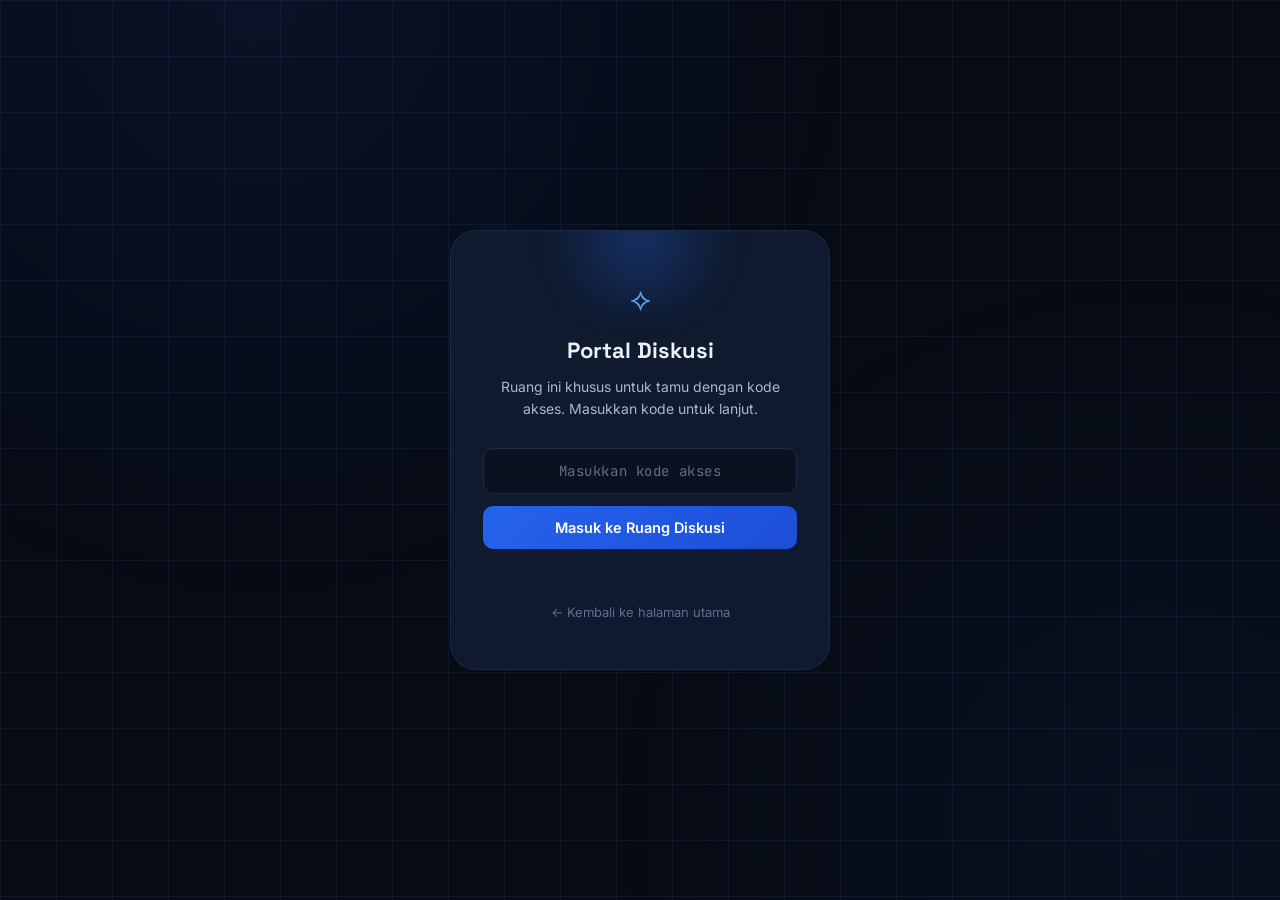
==== discussion.html @ 82616a87 "first commit" ====
<!DOCTYPE html>
<html lang="id">
<head>
    <meta charset="UTF-8">
    <meta name="viewport" content="width=device-width, initial-scale=1.0">
    <title>Portal Diskusi - Kode Akses</title>
    <link rel="preconnect" href="https://fonts.googleapis.com">
    <link rel="preconnect" href="https://fonts.gstatic.com" crossorigin>
    <link href="https://fonts.googleapis.com/css2?family=Space+Grotesk:wght@500;600;700&family=Inter:wght@400;500;600&family=JetBrains+Mono:wght@400;500&display=swap" rel="stylesheet">
    <link rel="stylesheet" href="style.css">
</head>
<body>
    <div class="grid-bg" aria-hidden="true"></div>

    <!-- HANYA GATE LOGIN -->
    <main class="gate-wrap" id="gateWrap">
        <div class="gate-card">
            <span class="gate-ring"></span>
            <span class="gate-icon">⟡</span>
            <h1>Portal Diskusi</h1>
            <p class="gate-sub">Ruang ini khusus untuk tamu dengan kode akses. Masukkan kode untuk lanjut.</p>

            <form id="gateForm" autocomplete="off">
                <input
                    type="text"
                    id="gateInput"
                    placeholder="Masukkan kode akses"
                    aria-label="Kode akses"
                    autocomplete="off"
                >
                <button type="submit">Masuk ke Ruang Diskusi</button>
            </form>

            <p class="gate-error" id="gateError">Kode salah. Coba lagi.</p>
            <a href="index.html" class="gate-back">← Kembali ke halaman utama</a>
        </div>
    </main>

    <script src="discussion.js"></script>
</body>
</html>
---- style.css ----
/* ===========================================================
   DESIGN TOKENS — konsisten dengan versi portfolio sebelumnya
   =========================================================== */
:root{
  --bg:            #070B14;
  --bg-soft:       #0B121F;
  --panel:         #0F1A2E;
  --panel-border:  #1C2B45;
  --line:          #182338;

  --blue-deep:     #1D4ED8;
  --blue:          #2563EB;
  --blue-bright:   #3B82F6;
  --blue-glow:     #60A5FA;

  --amber:         #F0A93C;
  --red:           #EF4444;

  --text-hi:       #EAF0FC;
  --text-mid:      #A8B7D6;
  --text-low:      #5E6E91;

  --font-display:  'Space Grotesk', sans-serif;
  --font-body:     'Inter', sans-serif;
  --font-mono:     'JetBrains Mono', monospace;

  --radius-sm: 10px;
  --radius-md: 16px;
  --radius-lg: 26px;
}

*{ margin:0; padding:0; box-sizing:border-box; }

body{
  background: var(--bg);
  color: var(--text-mid);
  font-family: var(--font-body);
  min-height: 100vh;
  position: relative;
  overflow-x: hidden;
}

a{ color:inherit; text-decoration:none; }
button{ font-family: inherit; cursor:pointer; }

@media (prefers-reduced-motion: reduce){
  *, *::before, *::after{
    animation-duration: 0.01ms !important;
    transition-duration: 0.01ms !important;
  }
}

:focus-visible{
  outline: 2px solid var(--blue-bright);
  outline-offset: 3px;
  border-radius: 4px;
}

.grid-bg{
  position: fixed;
  inset: 0;
  z-index: 0;
  background-image:
    radial-gradient(circle at 20% 0%, rgba(37,99,235,0.18), transparent 45%),
    radial-gradient(circle at 90% 90%, rgba(59,130,246,0.10), transparent 40%),
    linear-gradient(var(--line) 1px, transparent 1px),
    linear-gradient(90deg, var(--line) 1px, transparent 1px);
  background-size: auto, auto, 56px 56px, 56px 56px;
  opacity: 0.5;
  pointer-events: none;
}

/* ===========================================================
   BIO CARD LAYOUT
   =========================================================== */
.bio-card{
  position: relative;
  z-index: 1;
  max-width: 460px;
  margin: 0 auto;
  padding: 64px 24px 48px;
  display: flex;
  flex-direction: column;
  gap: 44px;
}

.eyebrow{
  display: block;
  font-family: var(--font-mono);
  font-size: 12px;
  letter-spacing: 0.08em;
  color: var(--blue-glow);
  margin-bottom: 16px;
  text-transform: uppercase;
}

/* ----- Identity ----- */
.identity{
  text-align: center;
  animation: fadeUp 0.6s ease both;
}

.avatar{
  width: 84px; height: 84px;
  margin: 0 auto 20px;
  border-radius: 50%;
  background: linear-gradient(135deg, var(--blue), var(--blue-deep));
  display: flex;
  align-items: center;
  justify-content: center;
  font-family: var(--font-display);
  font-size: 24px;
  font-weight: 700;
  color: #fff;
  box-shadow: 0 0 0 4px var(--panel), 0 0 0 5px var(--panel-border), 0 16px 40px -16px rgba(37,99,235,0.6);
}

.identity h1{
  font-family: var(--font-display);
  font-size: 26px;
  font-weight: 700;
  color: var(--text-hi);
  margin-bottom: 6px;
}

.identity .role{
  font-size: 14.5px;
  color: var(--blue-glow);
  font-family: var(--font-mono);
  margin-bottom: 18px;
}

.identity .motto{
  font-size: 14.5px;
  font-style: italic;
  color: var(--text-mid);
  line-height: 1.6;
  max-width: 360px;
  margin: 0 auto;
}

/* ----- Skills ----- */
.skills{ animation: fadeUp 0.6s ease 0.1s both; }

.skill-grid{
  display: grid;
  grid-template-columns: 1fr 1fr;
  gap: 12px;
}

.skill-pill{
  background: var(--panel);
  border: 1px solid var(--panel-border);
  border-radius: var(--radius-md);
  padding: 18px 16px;
  display: flex;
  flex-direction: column;
  gap: 6px;
  transition: border-color 0.25s, transform 0.25s;
}
.skill-pill:hover{
  border-color: var(--blue);
  transform: translateY(-3px);
}

.skill-icon{ font-size: 22px; }

.skill-name{
  font-size: 14px;
  font-weight: 600;
  color: var(--text-hi);
}

.skill-tool{
  font-family: var(--font-mono);
  font-size: 12px;
  color: var(--text-low);
}

/* ----- Roles ----- */
.roles{ animation: fadeUp 0.6s ease 0.15s both; }

.role-list{
  display: flex;
  flex-direction: column;
  gap: 14px;
}

.role-item{
  display: flex;
  align-items: flex-start;
  gap: 12px;
  font-size: 14.5px;
  color: var(--text-mid);
  line-height: 1.5;
}

.role-dot{
  width: 8px; height: 8px;
  margin-top: 6px;
  flex-shrink: 0;
  border-radius: 50%;
  background: var(--blue-bright);
  box-shadow: 0 0 0 3px rgba(59,130,246,0.18);
}

/* ----- Socials ----- */
.socials{ animation: fadeUp 0.6s ease 0.2s both; }

.social-list{
  display: flex;
  flex-direction: column;
  gap: 10px;
}

.social-link{
  display: flex;
  align-items: center;
  gap: 14px;
  background: var(--panel);
  border: 1px solid var(--panel-border);
  border-radius: var(--radius-sm);
  padding: 14px 16px;
  transition: border-color 0.25s, transform 0.2s, background 0.25s;
}
.social-link:hover{
  border-color: var(--blue);
  background: rgba(37,99,235,0.07);
  transform: translateX(3px);
}

.social-icon{ font-size: 20px; }

.social-text{
  display: flex;
  flex-direction: column;
  gap: 2px;
  flex: 1;
}

.social-label{
  font-size: 13px;
  color: var(--text-low);
  font-family: var(--font-mono);
}

.social-value{
  font-size: 14.5px;
  font-weight: 500;
  color: var(--text-hi);
}

.arrow{
  color: var(--text-low);
  font-size: 16px;
  transition: transform 0.2s, color 0.2s;
}
.social-link:hover .arrow{
  color: var(--blue-glow);
  transform: translate(2px, -2px);
}

/* ----- Portal ----- */
.portal{ animation: fadeUp 0.6s ease 0.25s both; }

.portal-btn{
  display: flex;
  align-items: center;
  gap: 16px;
  padding: 18px 20px;
  background: linear-gradient(145deg, var(--panel), var(--bg-soft));
  border: 1px solid var(--panel-border);
  border-radius: var(--radius-md);
  position: relative;
  overflow: hidden;
  transition: border-color 0.3s, transform 0.3s;
}
.portal-btn:hover{
  border-color: var(--blue-bright);
  transform: translateY(-3px);
}
.portal-btn:hover .portal-ring{
  transform: scale(1.15);
  opacity: 0.5;
}

.portal-ring{
  position: absolute;
  width: 90px; height: 90px;
  left: -20px;
  border-radius: 50%;
  background: radial-gradient(circle, rgba(59,130,246,0.35), transparent 70%);
  filter: blur(6px);
  transition: transform 0.4s ease, opacity 0.4s ease;
  opacity: 0.3;
}

.portal-icon{
  position: relative;
  font-size: 24px;
  color: var(--blue-glow);
  z-index: 1;
}

.portal-text{
  position: relative;
  z-index: 1;
  display: flex;
  flex-direction: column;
  gap: 3px;
}

.portal-title{
  font-family: var(--font-display);
  font-size: 16px;
  font-weight: 600;
  color: var(--text-hi);
}

.portal-sub{
  font-size: 12.5px;
  color: var(--text-low);
  font-family: var(--font-mono);
}

/* ----- Footer ----- */
.bio-footer{
  text-align: center;
  font-size: 12.5px;
  color: var(--text-low);
  margin-top: 8px;
}

@keyframes fadeUp{
  from{ opacity:0; transform: translateY(14px); }
  to{ opacity:1; transform: translateY(0); }
}

/* ===========================================================
   PORTAL GATE PAGE (discussion.html)
   =========================================================== */
.gate-wrap{
  position: relative;
  z-index: 1;
  min-height: 100vh;
  display: flex;
  align-items: center;
  justify-content: center;
  padding: 24px;
}

.gate-card{
  position: relative;
  width: 100%;
  max-width: 380px;
  background: var(--panel);
  border: 1px solid var(--panel-border);
  border-radius: var(--radius-lg);
  padding: 48px 32px;
  text-align: center;
  overflow: hidden;
  animation: fadeUp 0.5s ease both;
}

.gate-ring{
  position: absolute;
  top: -60px; left: 50%;
  transform: translateX(-50%);
  width: 220px; height: 140px;
  background: radial-gradient(circle, rgba(37,99,235,0.3), transparent 70%);
  filter: blur(14px);
}

.gate-icon{
  position: relative;
  display: block;
  font-size: 32px;
  color: var(--blue-glow);
  margin-bottom: 18px;
}

.gate-card h1{
  position: relative;
  font-family: var(--font-display);
  font-size: 22px;
  font-weight: 700;
  color: var(--text-hi);
  margin-bottom: 12px;
}

.gate-sub{
  position: relative;
  font-size: 14px;
  color: var(--text-mid);
  line-height: 1.6;
  margin-bottom: 28px;
}

#gateForm{
  position: relative;
  display: flex;
  flex-direction: column;
  gap: 12px;
  margin-bottom: 18px;
}

#gateInput{
  width: 100%;
  padding: 13px 16px;
  background: var(--bg-soft);
  border: 1px solid var(--panel-border);
  border-radius: var(--radius-sm);
  color: var(--text-hi);
  font-family: var(--font-mono);
  font-size: 14px;
  text-align: center;
  letter-spacing: 0.04em;
  transition: border-color 0.2s;
}
#gateInput::placeholder{ color: var(--text-low); }
#gateInput:focus{ border-color: var(--blue-bright); }

#gateForm button{
  padding: 13px 16px;
  background: linear-gradient(135deg, var(--blue), var(--blue-deep));
  border: none;
  border-radius: var(--radius-sm);
  color: #fff;
  font-size: 14.5px;
  font-weight: 600;
  transition: transform 0.2s, box-shadow 0.2s;
}
#gateForm button:hover{
  transform: translateY(-2px);
  box-shadow: 0 10px 26px -10px rgba(37,99,235,0.6);
}

.gate-error{
  position: relative;
  font-size: 13px;
  color: var(--red);
  margin-bottom: 18px;
  min-height: 16px;
  opacity: 0;
  transition: opacity 0.2s;
}
.gate-error.show{ opacity: 1; }

.gate-card.shake{ animation: shake 0.4s ease; }
@keyframes shake{
  0%, 100%{ transform: translateX(0); }
  25%{ transform: translateX(-6px); }
  75%{ transform: translateX(6px); }
}

.gate-back{
  position: relative;
  display: inline-block;
  font-size: 13px;
  color: var(--text-low);
  transition: color 0.2s;
}
.gate-back:hover{ color: var(--blue-glow); }

/* ===========================================================
   DISCUSSION ROOM (revealed after correct code)
   =========================================================== */
.discussion-wrap{
  position: relative;
  z-index: 1;
  max-width: 640px;
  margin: 0 auto;
  padding: 64px 24px;
  animation: fadeUp 0.5s ease both;
}

.discussion-header h1{
  font-family: var(--font-display);
  font-size: 26px;
  font-weight: 700;
  color: var(--text-hi);
  margin-bottom: 10px;
}

.discussion-header p{
  font-size: 14.5px;
  color: var(--text-mid);
  line-height: 1.6;
  margin-bottom: 24px;
  max-width: 480px;
}

.logout-btn{
  padding: 10px 18px;
  background: transparent;
  border: 1px solid var(--panel-border);
  border-radius: var(--radius-sm);
  color: var(--text-mid);
  font-size: 13.5px;
  transition: border-color 0.2s, color 0.2s;
}
.logout-btn:hover{
  border-color: var(--blue-bright);
  color: var(--text-hi);
}

.discussion-empty{
  margin-top: 48px;
  border: 1px dashed var(--panel-border);
  border-radius: var(--radius-md);
  padding: 64px 24px;
  text-align: center;
  color: var(--text-low);
}

.empty-icon{
  display: block;
  font-size: 28px;
  margin-bottom: 12px;
  color: var(--text-low);
}

/* ===== DISCUSSION CONTENT ===== */
.discussion-content {
    margin-top: 32px;
}

.discussion-input-area {
    background: var(--panel);
    border: 1px solid var(--panel-border);
    border-radius: var(--radius-md);
    padding: 20px;
    margin-bottom: 24px;
}

.discussion-input-area textarea {
    width: 100%;
    padding: 12px;
    background: var(--bg-soft);
    border: 1px solid var(--panel-border);
    border-radius: var(--radius-sm);
    color: var(--text-hi);
    font-family: var(--font-body);
    font-size: 14px;
    resize: vertical;
    margin-bottom: 12px;
    transition: border-color 0.2s;
}

.discussion-input-area textarea:focus {
    border-color: var(--blue-bright);
    outline: none;
}

.discussion-input-area textarea::placeholder {
    color: var(--text-low);
}

.save-btn {
    padding: 10px 20px;
    background: linear-gradient(135deg, var(--blue), var(--blue-deep));
    border: none;
    border-radius: var(--radius-sm);
    color: #fff;
    font-size: 14px;
    font-weight: 500;
    cursor: pointer;
    transition: transform 0.2s, box-shadow 0.2s;
}

.save-btn:hover {
    transform: translateY(-2px);
    box-shadow: 0 8px 20px -8px rgba(37,99,235,0.5);
}

.message-card {
    background: var(--panel);
    border: 1px solid var(--panel-border);
    border-radius: var(--radius-md);
    padding: 16px 20px;
    margin-bottom: 12px;
    animation: fadeUp 0.3s ease;
}

.message-header {
    display: flex;
    justify-content: space-between;
    align-items: center;
    margin-bottom: 8px;
}

.message-date {
    font-size: 12px;
    color: var(--text-low);
    font-family: var(--font-mono);
}

.delete-message {
    background: none;
    border: none;
    color: var(--text-low);
    font-size: 16px;
    cursor: pointer;
    padding: 4px 8px;
    border-radius: 4px;
    transition: color 0.2s, background 0.2s;
}

.delete-message:hover {
    color: var(--red);
    background: rgba(239,68,68,0.1);
}

.message-text {
    font-size: 14.5px;
    color: var(--text-mid);
    line-height: 1.6;
}

.empty-state {
    text-align: center;
    padding: 48px 24px;
    color: var(--text-low);
    font-style: italic;
}

/* ===========================================================
   RESPONSIVE
   =========================================================== */
@media (max-width: 420px){
  .skill-grid{ grid-template-columns: 1fr 1fr; gap: 10px; }
  .bio-card{ padding: 48px 18px 40px; gap: 36px; }
  .gate-card{ padding: 40px 22px; }
}
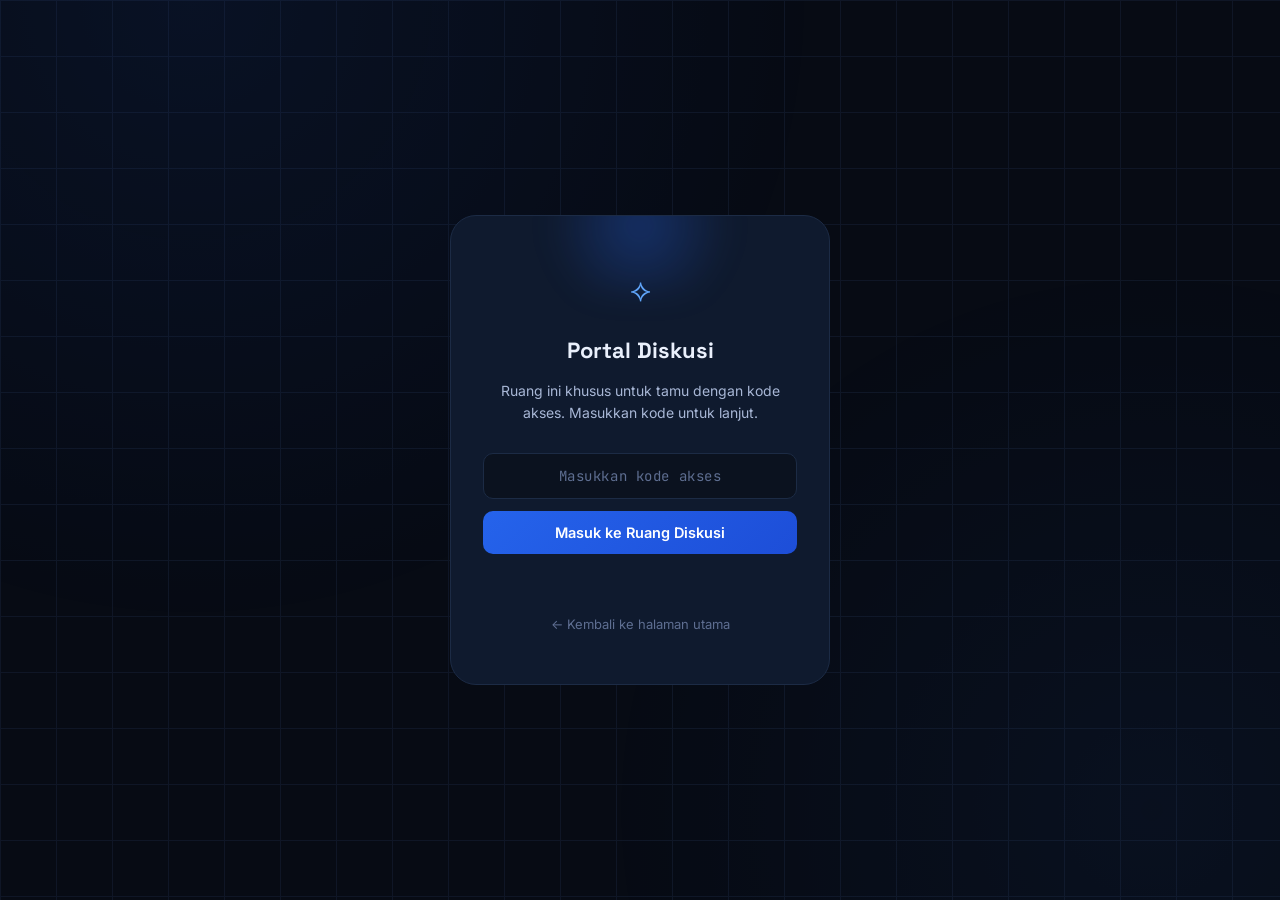
==== commit 8c1c2802: "update" ====
--- a/discussion.html
+++ b/discussion.html
@@ -1,41 +1,41 @@
 <!DOCTYPE html>
 <html lang="id">
 <head>
-    <meta charset="UTF-8">
-    <meta name="viewport" content="width=device-width, initial-scale=1.0">
-    <title>Portal Diskusi - Kode Akses</title>
-    <link rel="preconnect" href="https://fonts.googleapis.com">
-    <link rel="preconnect" href="https://fonts.gstatic.com" crossorigin>
-    <link href="https://fonts.googleapis.com/css2?family=Space+Grotesk:wght@500;600;700&family=Inter:wght@400;500;600&family=JetBrains+Mono:wght@400;500&display=swap" rel="stylesheet">
-    <link rel="stylesheet" href="style.css">
+<meta charset="UTF-8">
+<meta name="viewport" content="width=device-width, initial-scale=1.0">
+<title>Portal Diskusi — Kode Akses</title>
+<link rel="preconnect" href="https://fonts.googleapis.com">
+<link rel="preconnect" href="https://fonts.gstatic.com" crossorigin>
+<link href="https://fonts.googleapis.com/css2?family=Space+Grotesk:wght@500;600;700&family=Inter:wght@400;500;600&family=JetBrains+Mono:wght@400;500&display=swap" rel="stylesheet">
+<link rel="stylesheet" href="style.css">
 </head>
 <body>
-    <div class="grid-bg" aria-hidden="true"></div>
 
-    <!-- HANYA GATE LOGIN -->
-    <main class="gate-wrap" id="gateWrap">
-        <div class="gate-card">
-            <span class="gate-ring"></span>
-            <span class="gate-icon">⟡</span>
-            <h1>Portal Diskusi</h1>
-            <p class="gate-sub">Ruang ini khusus untuk tamu dengan kode akses. Masukkan kode untuk lanjut.</p>
+<div class="grid-bg" aria-hidden="true"></div>
 
-            <form id="gateForm" autocomplete="off">
-                <input
-                    type="text"
-                    id="gateInput"
-                    placeholder="Masukkan kode akses"
-                    aria-label="Kode akses"
-                    autocomplete="off"
-                >
-                <button type="submit">Masuk ke Ruang Diskusi</button>
-            </form>
+<main class="gate-wrap" id="gateWrap">
+  <div class="gate-card">
+    <span class="gate-ring" aria-hidden="true"></span>
+    <span class="gate-icon" aria-hidden="true">⟡</span>
+    <h1>Portal Diskusi</h1>
+    <p class="gate-sub">Ruang ini khusus untuk tamu dengan kode akses. Masukkan kode untuk lanjut.</p>
 
-            <p class="gate-error" id="gateError">Kode salah. Coba lagi.</p>
-            <a href="index.html" class="gate-back">← Kembali ke halaman utama</a>
-        </div>
-    </main>
+    <form id="gateForm" autocomplete="off">
+      <input
+        type="text"
+        id="gateInput"
+        placeholder="Masukkan kode akses"
+        aria-label="Kode akses"
+        autocomplete="off"
+      >
+      <button type="submit">Masuk ke Ruang Diskusi</button>
+    </form>
 
-    <script src="discussion.js"></script>
+    <p class="gate-error" id="gateError" role="alert">Kode salah. Coba lagi.</p>
+    <a href="index.html" class="gate-back">← Kembali ke halaman utama</a>
+  </div>
+</main>
+
+<script src="discussion.js"></script>
 </body>
 </html>
--- a/style.css
+++ b/style.css
@@ -1,5 +1,5 @@
 /* ===========================================================
-   DESIGN TOKENS — konsisten dengan versi portfolio sebelumnya
+   DESIGN TOKENS
    =========================================================== */
 :root{
   --bg:            #070B14;
@@ -15,6 +15,7 @@
 
   --amber:         #F0A93C;
   --red:           #EF4444;
+  --green:         #34D399;
 
   --text-hi:       #EAF0FC;
   --text-mid:      #A8B7D6;
@@ -30,6 +31,8 @@
 }
 
 *{ margin:0; padding:0; box-sizing:border-box; }
+
+html{ scroll-behavior: smooth; }
 
 body{
   background: var(--bg);
@@ -38,15 +41,18 @@
   min-height: 100vh;
   position: relative;
   overflow-x: hidden;
+  line-height: 1.6;
 }
 
 a{ color:inherit; text-decoration:none; }
 button{ font-family: inherit; cursor:pointer; }
+h1, h2, h3{ font-family: var(--font-display); color: var(--text-hi); }
 
 @media (prefers-reduced-motion: reduce){
   *, *::before, *::after{
     animation-duration: 0.01ms !important;
     transition-duration: 0.01ms !important;
+    scroll-behavior: auto !important;
   }
 }
 
@@ -56,12 +62,15 @@
   border-radius: 4px;
 }
 
+/* ===========================================================
+   AMBIENT BACKGROUND
+   =========================================================== */
 .grid-bg{
   position: fixed;
   inset: 0;
   z-index: 0;
   background-image:
-    radial-gradient(circle at 20% 0%, rgba(37,99,235,0.18), transparent 45%),
+    radial-gradient(circle at 15% 0%, rgba(37,99,235,0.16), transparent 45%),
     radial-gradient(circle at 90% 90%, rgba(59,130,246,0.10), transparent 40%),
     linear-gradient(var(--line) 1px, transparent 1px),
     linear-gradient(90deg, var(--line) 1px, transparent 1px);
@@ -70,18 +79,136 @@
   pointer-events: none;
 }
 
+.cursor-glow{
+  position: fixed;
+  top: 0; left: 0;
+  z-index: 0;
+  width: 480px; height: 480px;
+  margin-left: -240px;
+  margin-top: -240px;
+  border-radius: 50%;
+  background: radial-gradient(circle, rgba(37,99,235,0.10), transparent 70%);
+  pointer-events: none;
+  will-change: transform;
+}
+
 /* ===========================================================
-   BIO CARD LAYOUT
+   PAGE LAYOUT — split desktop, stacked mobile
    =========================================================== */
-.bio-card{
+.page{
   position: relative;
   z-index: 1;
-  max-width: 460px;
+  max-width: 1080px;
   margin: 0 auto;
-  padding: 64px 24px 48px;
-  display: flex;
-  flex-direction: column;
-  gap: 44px;
+  display: grid;
+  grid-template-columns: 320px 1fr;
+  gap: 0;
+  min-height: 100vh;
+}
+
+/* ----- Identity pane (left / top) ----- */
+.identity-pane{
+  position: sticky;
+  top: 0;
+  align-self: start;
+  height: 100vh;
+  display: flex;
+  align-items: center;
+  padding: 0 32px;
+  border-right: 1px solid var(--panel-border);
+}
+
+.identity-inner{
+  width: 100%;
+}
+
+.avatar{
+  position: relative;
+  width: 88px; height: 88px;
+  margin-bottom: 24px;
+  border-radius: 50%;
+  background: linear-gradient(135deg, var(--blue), var(--blue-deep));
+  display: flex;
+  align-items: center;
+  justify-content: center;
+  font-family: var(--font-display);
+  font-size: 25px;
+  font-weight: 700;
+  color: #fff;
+  box-shadow: 0 16px 40px -16px rgba(37,99,235,0.55);
+  transition: transform 0.3s ease-out;
+}
+
+.avatar-ring{
+  position: absolute;
+  inset: -8px;
+  border-radius: 50%;
+  border: 1px solid var(--panel-border);
+}
+.avatar-ring::before{
+  content:'';
+  position: absolute;
+  inset: -1px;
+  border-radius: 50%;
+  border: 1px solid transparent;
+  border-top-color: var(--blue-bright);
+  border-right-color: var(--blue-bright);
+  animation: spin 7s linear infinite;
+}
+@keyframes spin{ to{ transform: rotate(360deg); } }
+
+.identity-inner h1{
+  font-size: 27px;
+  font-weight: 700;
+  margin-bottom: 6px;
+  letter-spacing: -0.01em;
+}
+
+.identity-inner .role{
+  font-size: 13.5px;
+  color: var(--blue-glow);
+  font-family: var(--font-mono);
+  margin-bottom: 20px;
+}
+
+.motto{
+  font-size: 14.5px;
+  font-style: italic;
+  color: var(--text-mid);
+  line-height: 1.65;
+  margin-bottom: 24px;
+}
+.quote-mark{
+  color: var(--blue-glow);
+  font-style: normal;
+  opacity: 0.7;
+}
+
+.identity-meta{
+  display: flex;
+  align-items: center;
+  gap: 9px;
+  font-size: 12.5px;
+  color: var(--text-low);
+  font-family: var(--font-mono);
+}
+.meta-dot{
+  width: 7px; height: 7px;
+  border-radius: 50%;
+  background: var(--green);
+  box-shadow: 0 0 0 0 rgba(52,211,153,0.5);
+  animation: pulse 2.2s infinite;
+}
+@keyframes pulse{
+  0%{ box-shadow: 0 0 0 0 rgba(52,211,153,0.5); }
+  70%{ box-shadow: 0 0 0 6px rgba(52,211,153,0); }
+  100%{ box-shadow: 0 0 0 0 rgba(52,211,153,0); }
+}
+
+/* ----- Content pane (right / bottom) ----- */
+.content-pane{
+  padding: 80px 40px 56px;
+  max-width: 620px;
 }
 
 .eyebrow{
@@ -90,58 +217,23 @@
   font-size: 12px;
   letter-spacing: 0.08em;
   color: var(--blue-glow);
-  margin-bottom: 16px;
+  margin-bottom: 18px;
   text-transform: uppercase;
 }
 
-/* ----- Identity ----- */
-.identity{
-  text-align: center;
-  animation: fadeUp 0.6s ease both;
-}
-
-.avatar{
-  width: 84px; height: 84px;
-  margin: 0 auto 20px;
-  border-radius: 50%;
-  background: linear-gradient(135deg, var(--blue), var(--blue-deep));
-  display: flex;
-  align-items: center;
-  justify-content: center;
-  font-family: var(--font-display);
-  font-size: 24px;
-  font-weight: 700;
-  color: #fff;
-  box-shadow: 0 0 0 4px var(--panel), 0 0 0 5px var(--panel-border), 0 16px 40px -16px rgba(37,99,235,0.6);
-}
-
-.identity h1{
-  font-family: var(--font-display);
-  font-size: 26px;
-  font-weight: 700;
-  color: var(--text-hi);
-  margin-bottom: 6px;
-}
-
-.identity .role{
-  font-size: 14.5px;
-  color: var(--blue-glow);
-  font-family: var(--font-mono);
-  margin-bottom: 18px;
-}
-
-.identity .motto{
-  font-size: 14.5px;
-  font-style: italic;
-  color: var(--text-mid);
-  line-height: 1.6;
-  max-width: 360px;
-  margin: 0 auto;
-}
+.block{
+  margin-bottom: 52px;
+  opacity: 0;
+  transform: translateY(20px);
+  transition: opacity 0.6s ease, transform 0.6s ease;
+}
+.block.is-visible{
+  opacity: 1;
+  transform: translateY(0);
+}
+.block:last-of-type{ margin-bottom: 32px; }
 
 /* ----- Skills ----- */
-.skills{ animation: fadeUp 0.6s ease 0.1s both; }
-
 .skill-grid{
   display: grid;
   grid-template-columns: 1fr 1fr;
@@ -152,21 +244,22 @@
   background: var(--panel);
   border: 1px solid var(--panel-border);
   border-radius: var(--radius-md);
-  padding: 18px 16px;
+  padding: 20px 18px;
   display: flex;
   flex-direction: column;
-  gap: 6px;
-  transition: border-color 0.25s, transform 0.25s;
+  gap: 7px;
+  transition: border-color 0.25s, transform 0.25s, background 0.25s;
 }
 .skill-pill:hover{
   border-color: var(--blue);
+  background: rgba(37,99,235,0.06);
   transform: translateY(-3px);
 }
 
-.skill-icon{ font-size: 22px; }
+.skill-icon{ font-size: 23px; }
 
 .skill-name{
-  font-size: 14px;
+  font-size: 14.5px;
   font-weight: 600;
   color: var(--text-hi);
 }
@@ -178,35 +271,39 @@
 }
 
 /* ----- Roles ----- */
-.roles{ animation: fadeUp 0.6s ease 0.15s both; }
-
 .role-list{
   display: flex;
   flex-direction: column;
+  gap: 22px;
+}
+
+.role-item{
+  display: flex;
+  align-items: flex-start;
   gap: 14px;
 }
 
-.role-item{
-  display: flex;
-  align-items: flex-start;
-  gap: 12px;
-  font-size: 14.5px;
-  color: var(--text-mid);
-  line-height: 1.5;
-}
-
 .role-dot{
-  width: 8px; height: 8px;
-  margin-top: 6px;
+  width: 9px; height: 9px;
+  margin-top: 7px;
   flex-shrink: 0;
   border-radius: 50%;
   background: var(--blue-bright);
   box-shadow: 0 0 0 3px rgba(59,130,246,0.18);
 }
 
+.role-text h3{
+  font-size: 15.5px;
+  font-weight: 600;
+  margin-bottom: 4px;
+}
+.role-text p{
+  font-size: 14px;
+  color: var(--text-mid);
+  line-height: 1.6;
+}
+
 /* ----- Socials ----- */
-.socials{ animation: fadeUp 0.6s ease 0.2s both; }
-
 .social-list{
   display: flex;
   flex-direction: column;
@@ -220,13 +317,13 @@
   background: var(--panel);
   border: 1px solid var(--panel-border);
   border-radius: var(--radius-sm);
-  padding: 14px 16px;
+  padding: 15px 18px;
   transition: border-color 0.25s, transform 0.2s, background 0.25s;
 }
 .social-link:hover{
   border-color: var(--blue);
   background: rgba(37,99,235,0.07);
-  transform: translateX(3px);
+  transform: translateX(4px);
 }
 
 .social-icon{ font-size: 20px; }
@@ -239,7 +336,7 @@
 }
 
 .social-label{
-  font-size: 13px;
+  font-size: 12.5px;
   color: var(--text-low);
   font-family: var(--font-mono);
 }
@@ -261,13 +358,11 @@
 }
 
 /* ----- Portal ----- */
-.portal{ animation: fadeUp 0.6s ease 0.25s both; }
-
 .portal-btn{
   display: flex;
   align-items: center;
   gap: 16px;
-  padding: 18px 20px;
+  padding: 20px 22px;
   background: linear-gradient(145deg, var(--panel), var(--bg-soft));
   border: 1px solid var(--panel-border);
   border-radius: var(--radius-md);
@@ -280,14 +375,14 @@
   transform: translateY(-3px);
 }
 .portal-btn:hover .portal-ring{
-  transform: scale(1.15);
-  opacity: 0.5;
+  transform: scale(1.2);
+  opacity: 0.55;
 }
 
 .portal-ring{
   position: absolute;
-  width: 90px; height: 90px;
-  left: -20px;
+  width: 100px; height: 100px;
+  left: -24px;
   border-radius: 50%;
   background: radial-gradient(circle, rgba(59,130,246,0.35), transparent 70%);
   filter: blur(6px);
@@ -297,7 +392,7 @@
 
 .portal-icon{
   position: relative;
-  font-size: 24px;
+  font-size: 25px;
   color: var(--blue-glow);
   z-index: 1;
 }
@@ -308,6 +403,7 @@
   display: flex;
   flex-direction: column;
   gap: 3px;
+  flex: 1;
 }
 
 .portal-title{
@@ -323,17 +419,24 @@
   font-family: var(--font-mono);
 }
 
+.portal-go{
+  position: relative;
+  z-index: 1;
+  color: var(--text-low);
+  font-size: 16px;
+  transition: transform 0.2s, color 0.2s;
+}
+.portal-btn:hover .portal-go{
+  color: var(--blue-glow);
+  transform: translateX(3px);
+}
+
 /* ----- Footer ----- */
-.bio-footer{
-  text-align: center;
+.page-footer{
   font-size: 12.5px;
   color: var(--text-low);
-  margin-top: 8px;
-}
-
-@keyframes fadeUp{
-  from{ opacity:0; transform: translateY(14px); }
-  to{ opacity:1; transform: translateY(0); }
+  padding-top: 8px;
+  border-top: 1px solid var(--panel-border);
 }
 
 /* ===========================================================
@@ -381,10 +484,8 @@
 
 .gate-card h1{
   position: relative;
-  font-family: var(--font-display);
   font-size: 22px;
   font-weight: 700;
-  color: var(--text-hi);
   margin-bottom: 12px;
 }
 
@@ -418,7 +519,7 @@
   transition: border-color 0.2s;
 }
 #gateInput::placeholder{ color: var(--text-low); }
-#gateInput:focus{ border-color: var(--blue-bright); }
+#gateInput:focus{ border-color: var(--blue-bright); outline: none; }
 
 #gateForm button{
   padding: 13px 16px;
@@ -462,41 +563,54 @@
 }
 .gate-back:hover{ color: var(--blue-glow); }
 
+@keyframes fadeUp{
+  from{ opacity:0; transform: translateY(14px); }
+  to{ opacity:1; transform: translateY(0); }
+}
+
 /* ===========================================================
-   DISCUSSION ROOM (revealed after correct code)
+   DISCUSSION ROOM (room.html)
    =========================================================== */
 .discussion-wrap{
   position: relative;
   z-index: 1;
-  max-width: 640px;
+  max-width: 680px;
   margin: 0 auto;
-  padding: 64px 24px;
+  padding: 56px 24px 64px;
   animation: fadeUp 0.5s ease both;
 }
 
+.discussion-header{
+  margin-bottom: 36px;
+}
+
+.discussion-header-top{
+  display: flex;
+  align-items: center;
+  justify-content: space-between;
+  gap: 16px;
+  margin-bottom: 10px;
+}
+
 .discussion-header h1{
-  font-family: var(--font-display);
-  font-size: 26px;
+  font-size: 25px;
   font-weight: 700;
-  color: var(--text-hi);
-  margin-bottom: 10px;
 }
 
 .discussion-header p{
   font-size: 14.5px;
   color: var(--text-mid);
   line-height: 1.6;
-  margin-bottom: 24px;
-  max-width: 480px;
 }
 
 .logout-btn{
-  padding: 10px 18px;
+  flex-shrink: 0;
+  padding: 9px 16px;
   background: transparent;
   border: 1px solid var(--panel-border);
   border-radius: var(--radius-sm);
   color: var(--text-mid);
-  font-size: 13.5px;
+  font-size: 13px;
   transition: border-color 0.2s, color 0.2s;
 }
 .logout-btn:hover{
@@ -504,131 +618,161 @@
   color: var(--text-hi);
 }
 
-.discussion-empty{
-  margin-top: 48px;
+.discussion-input-area{
+  background: var(--panel);
+  border: 1px solid var(--panel-border);
+  border-radius: var(--radius-md);
+  padding: 20px;
+  margin-bottom: 28px;
+}
+
+.discussion-input-area textarea{
+  width: 100%;
+  padding: 13px;
+  background: var(--bg-soft);
+  border: 1px solid var(--panel-border);
+  border-radius: var(--radius-sm);
+  color: var(--text-hi);
+  font-family: var(--font-body);
+  font-size: 14.5px;
+  resize: vertical;
+  margin-bottom: 14px;
+  transition: border-color 0.2s;
+}
+.discussion-input-area textarea:focus{
+  border-color: var(--blue-bright);
+  outline: none;
+}
+.discussion-input-area textarea::placeholder{ color: var(--text-low); }
+
+.discussion-input-area textarea.input-error{
+  border-color: var(--red);
+  animation: shake 0.4s ease;
+}
+
+.input-row{
+  display: flex;
+  align-items: center;
+  justify-content: space-between;
+  gap: 12px;
+  flex-wrap: wrap;
+}
+
+.input-hint{
+  font-size: 12px;
+  color: var(--text-low);
+  font-family: var(--font-mono);
+}
+
+.save-btn{
+  padding: 11px 22px;
+  background: linear-gradient(135deg, var(--blue), var(--blue-deep));
+  border: none;
+  border-radius: var(--radius-sm);
+  color: #fff;
+  font-size: 14px;
+  font-weight: 600;
+  transition: transform 0.2s, box-shadow 0.2s, background 0.2s;
+}
+.save-btn:hover{
+  transform: translateY(-2px);
+  box-shadow: 0 8px 20px -8px rgba(37,99,235,0.5);
+}
+.save-btn.saved{
+  background: linear-gradient(135deg, var(--green), #10B981);
+}
+
+.message-card{
+  background: var(--panel);
+  border: 1px solid var(--panel-border);
+  border-radius: var(--radius-md);
+  padding: 16px 20px;
+  margin-bottom: 12px;
+  animation: fadeUp 0.3s ease;
+}
+
+.message-header{
+  display: flex;
+  justify-content: space-between;
+  align-items: center;
+  margin-bottom: 8px;
+}
+
+.message-date{
+  font-size: 12px;
+  color: var(--text-low);
+  font-family: var(--font-mono);
+}
+
+.delete-message{
+  background: none;
+  border: none;
+  color: var(--text-low);
+  font-size: 15px;
+  padding: 4px 8px;
+  border-radius: 4px;
+  transition: color 0.2s, background 0.2s;
+}
+.delete-message:hover{
+  color: var(--red);
+  background: rgba(239,68,68,0.1);
+}
+
+.message-text{
+  font-size: 14.5px;
+  color: var(--text-mid);
+  line-height: 1.6;
+  white-space: pre-wrap;
+  word-break: break-word;
+}
+
+.empty-state{
+  text-align: center;
+  padding: 56px 24px;
+  color: var(--text-low);
+  font-style: italic;
   border: 1px dashed var(--panel-border);
   border-radius: var(--radius-md);
-  padding: 64px 24px;
-  text-align: center;
-  color: var(--text-low);
-}
-
-.empty-icon{
-  display: block;
-  font-size: 28px;
-  margin-bottom: 12px;
-  color: var(--text-low);
-}
-
-/* ===== DISCUSSION CONTENT ===== */
-.discussion-content {
-    margin-top: 32px;
-}
-
-.discussion-input-area {
-    background: var(--panel);
-    border: 1px solid var(--panel-border);
-    border-radius: var(--radius-md);
-    padding: 20px;
-    margin-bottom: 24px;
-}
-
-.discussion-input-area textarea {
-    width: 100%;
-    padding: 12px;
-    background: var(--bg-soft);
-    border: 1px solid var(--panel-border);
-    border-radius: var(--radius-sm);
-    color: var(--text-hi);
-    font-family: var(--font-body);
-    font-size: 14px;
-    resize: vertical;
-    margin-bottom: 12px;
-    transition: border-color 0.2s;
-}
-
-.discussion-input-area textarea:focus {
-    border-color: var(--blue-bright);
-    outline: none;
-}
-
-.discussion-input-area textarea::placeholder {
-    color: var(--text-low);
-}
-
-.save-btn {
-    padding: 10px 20px;
-    background: linear-gradient(135deg, var(--blue), var(--blue-deep));
-    border: none;
-    border-radius: var(--radius-sm);
-    color: #fff;
-    font-size: 14px;
-    font-weight: 500;
-    cursor: pointer;
-    transition: transform 0.2s, box-shadow 0.2s;
-}
-
-.save-btn:hover {
-    transform: translateY(-2px);
-    box-shadow: 0 8px 20px -8px rgba(37,99,235,0.5);
-}
-
-.message-card {
-    background: var(--panel);
-    border: 1px solid var(--panel-border);
-    border-radius: var(--radius-md);
-    padding: 16px 20px;
-    margin-bottom: 12px;
-    animation: fadeUp 0.3s ease;
-}
-
-.message-header {
-    display: flex;
-    justify-content: space-between;
-    align-items: center;
-    margin-bottom: 8px;
-}
-
-.message-date {
-    font-size: 12px;
-    color: var(--text-low);
-    font-family: var(--font-mono);
-}
-
-.delete-message {
-    background: none;
-    border: none;
-    color: var(--text-low);
-    font-size: 16px;
-    cursor: pointer;
-    padding: 4px 8px;
-    border-radius: 4px;
-    transition: color 0.2s, background 0.2s;
-}
-
-.delete-message:hover {
-    color: var(--red);
-    background: rgba(239,68,68,0.1);
-}
-
-.message-text {
-    font-size: 14.5px;
-    color: var(--text-mid);
-    line-height: 1.6;
-}
-
-.empty-state {
+}
+
+/* ===========================================================
+   RESPONSIVE — tablet & mobile
+   =========================================================== */
+@media (max-width: 860px){
+  .page{
+    grid-template-columns: 1fr;
+  }
+  .identity-pane{
+    position: relative;
+    height: auto;
+    border-right: none;
+    border-bottom: 1px solid var(--panel-border);
+    padding: 56px 28px 40px;
+    justify-content: center;
     text-align: center;
-    padding: 48px 24px;
-    color: var(--text-low);
-    font-style: italic;
-}
-
-/* ===========================================================
-   RESPONSIVE
-   =========================================================== */
-@media (max-width: 420px){
+  }
+  .identity-inner{ display: flex; flex-direction: column; align-items: center; }
+  .avatar{ margin-bottom: 20px; }
+  .motto{ max-width: 440px; }
+  .content-pane{
+    padding: 40px 28px 48px;
+    max-width: 620px;
+    margin: 0 auto;
+  }
+}
+
+@media (max-width: 480px){
+  .identity-pane{ padding: 44px 22px 32px; }
+  .identity-inner h1{ font-size: 23px; }
+  .content-pane{ padding: 32px 18px 40px; }
   .skill-grid{ grid-template-columns: 1fr 1fr; gap: 10px; }
-  .bio-card{ padding: 48px 18px 40px; gap: 36px; }
+  .skill-pill{ padding: 16px 14px; }
+  .block{ margin-bottom: 40px; }
   .gate-card{ padding: 40px 22px; }
+  .discussion-header-top{ flex-direction: column; align-items: flex-start; gap: 12px; }
+  .discussion-wrap{ padding: 40px 18px 48px; }
+}
+
+@media (max-width: 360px){
+  .skill-grid{ grid-template-columns: 1fr; }
 }
